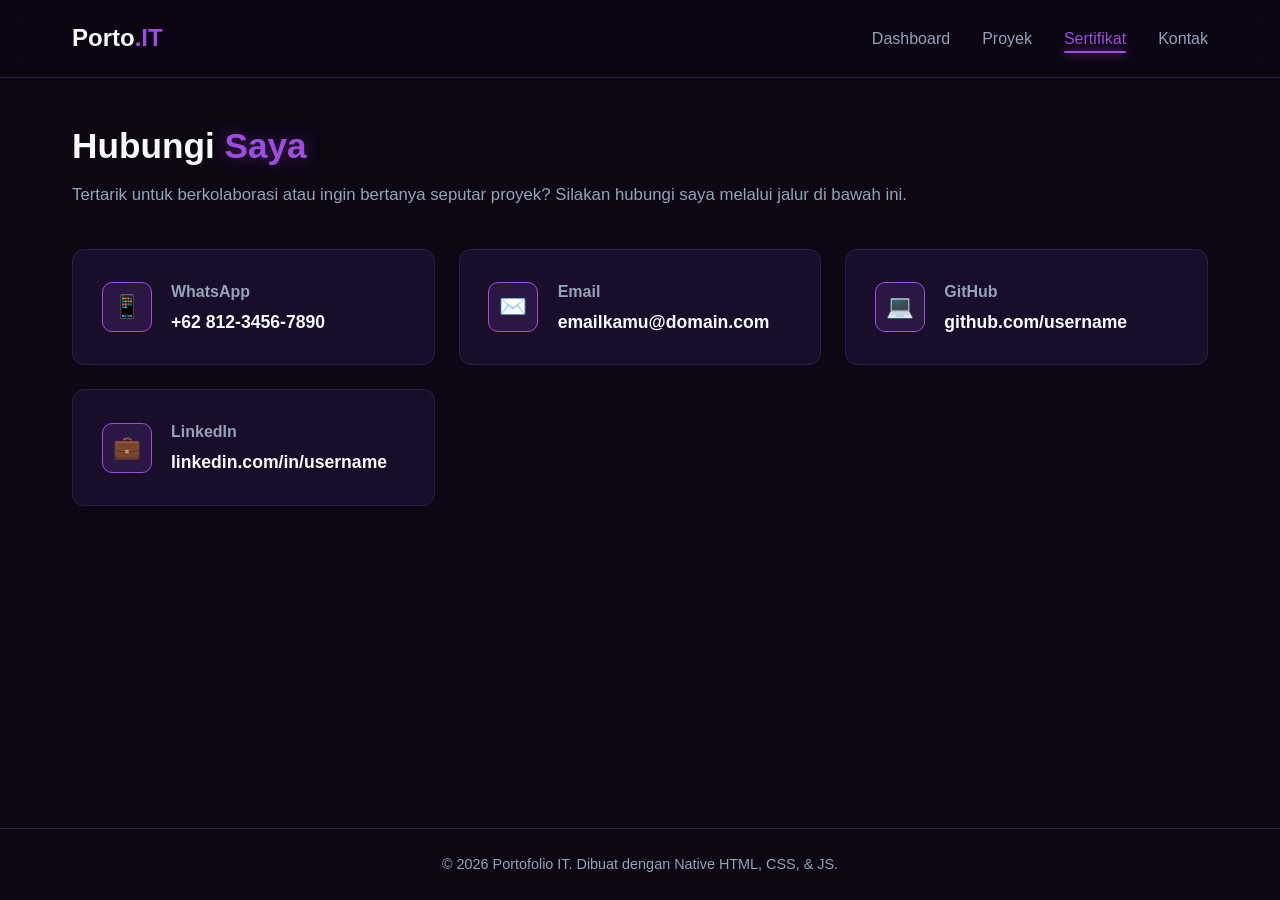
==== contak.html @ 2219c7a8 "portovolio v2" ====
<!DOCTYPE html>
<html lang="id">
<head>
  <meta charset="UTF-8">
  <meta name="viewport" content="width=device-width, initial-scale=1.0">
  <title>Portofolio IT - Kontak</title>
  <link rel="stylesheet" href="css/style.css">
  <link rel="stylesheet" href="css/contak.css">
</head>
<body>

  <!-- HEADER / NAVBAR -->
  <header>
    <nav class="navbar">
      <a href="index.html" class="logo">Porto<span>.IT</span></a>
      <ul class="nav-links">
               <li><a href="index.html">Dashboard</a></li>
        <li><a href="projects.html">Proyek</a></li>
        <li><a href="sertif.html" class="active">Sertifikat</a></li>
        <li><a href="contak.html">Kontak</a></li>
      </ul>
    </nav>
  </header>

  <!-- MAIN CONTENT -->
  <main>
    <div class="contact-header">
      <h1>Hubungi <span>Saya</span></h1>
      <p>Tertarik untuk berkolaborasi atau ingin bertanya seputar proyek? Silakan hubungi saya melalui jalur di bawah ini.</p>
    </div>

    <div class="contact-container">
      <!-- WhatsApp -->
      <a href="https://wa.me/6281234567890" target="_blank" class="contact-card">
        <div class="contact-icon-box">📱</div>
        <div class="contact-info">
          <h3>WhatsApp</h3>
          <p>+62 812-3456-7890</p>
        </div>
      </a>

      <!-- Email -->
      <a href="mailto:emailkamu@domain.com" class="contact-card">
        <div class="contact-icon-box">✉️</div>
        <div class="contact-info">
          <h3>Email</h3>
          <p>emailkamu@domain.com</p>
        </div>
      </a>

      <!-- GitHub -->
      <a href="https://github.com/username" target="_blank" class="contact-card">
        <div class="contact-icon-box">💻</div>
        <div class="contact-info">
          <h3>GitHub</h3>
          <p>github.com/username</p>
        </div>
      </a>

      <!-- LinkedIn -->
      <a href="https://linkedin.com/in/username" target="_blank" class="contact-card">
        <div class="contact-icon-box">💼</div>
        <div class="contact-info">
          <h3>LinkedIn</h3>
          <p>linkedin.com/in/username</p>
        </div>
      </a>
    </div>
  </main>

  <!-- FOOTER -->
  <footer>
    <p>&copy; 2026 Portofolio IT. Dibuat dengan Native HTML, CSS, & JS.</p>
  </footer>

  <script src="js/main.js"></script>
</body>
</html>
---- css/style.css ----
/* =========================================================
   STYLE GLOBAL & THEME (DARK PURPLE)
   ========================================================= */

:root {
  --bg-dark: #0d0714;         /* Dark Purple Sangat Gelap */
  --bg-card: #180e29;         /* Purple Container */
  --bg-card-hover: #23153c;   /* Card Hover State */
  --primary-purple: #9d4edd;  /* Accent Purple Neon */
  --primary-glow: rgba(157, 78, 221, 0.4);
  --accent-cyan: #06b6d4;     /* Secondary Accent */
  --text-main: #f8fafc;       /* Teks Utama White */
  --text-muted: #94a3b8;      /* Teks Muted/Gray */
  --border-color: #2e1d4a;    /* Border Subtle Purple */
  --font-family: 'Segoe UI', Tahoma, Geneva, Verdana, sans-serif;
}

* {
  margin: 0;
  padding: 0;
  box-sizing: border-box;
  font-family: var(--font-family);
}

body {
  background-color: var(--bg-dark);
  color: var(--text-main);
  min-height: 100vh;
  display: flex;
  flex-direction: column;
  line-height: 1.6;
}

/* NAVBAR */
header {
  position: sticky;
  top: 0;
  z-index: 1000;
  background: rgba(13, 7, 20, 0.85);
  backdrop-filter: blur(12px);
  border-bottom: 1px solid var(--border-color);
}

.navbar {
  max-width: 1200px;
  margin: 0 auto;
  padding: 1.2rem 2rem;
  display: flex;
  justify-content: space-between;
  align-items: center;
}

.logo {
  font-size: 1.5rem;
  font-weight: 700;
  color: var(--text-main);
  text-decoration: none;
}

.logo span {
  color: var(--primary-purple);
}

.nav-links {
  display: flex;
  list-style: none;
  gap: 2rem;
}

.nav-links a {
  color: var(--text-muted);
  text-decoration: none;
  font-weight: 500;
  transition: all 0.3s ease;
  position: relative;
}

.nav-links a:hover,
.nav-links a.active {
  color: var(--primary-purple);
}

.nav-links a.active::after {
  content: '';
  position: absolute;
  bottom: -6px;
  left: 0;
  width: 100%;
  height: 2px;
  background-color: var(--primary-purple);
  box-shadow: 0 0 8px var(--primary-purple);
  border-radius: 2px;
}

/* CONTAINER UTAMA */
main {
  flex: 1;
  max-width: 1200px;
  width: 100%;
  margin: 0 auto;
  padding: 2.5rem 2rem;
}

/* FOOTER */
footer {
  border-top: 1px solid var(--border-color);
  text-align: center;
  padding: 1.5rem;
  color: var(--text-muted);
  font-size: 0.9rem;
  background-color: var(--bg-dark);
}

/* RESPONSIVE NAVBAR */
@media (max-width: 768px) {
  .navbar {
    flex-direction: column;
    gap: 1rem;
  }
  .nav-links {
    gap: 1rem;
    font-size: 0.95rem;
  }
}
---- css/contak.css ----
/* =========================================================
   CONTACT PAGE STYLES
   ========================================================= */

.contact-header {
  margin-bottom: 2.5rem;
}

.contact-header h1 {
  font-size: 2.2rem;
  margin-bottom: 0.5rem;
}

.contact-header h1 span {
  color: var(--primary-purple);
  text-shadow: 0 0 15px var(--primary-glow);
}

.contact-header p {
  color: var(--text-muted);
  font-size: 1.05rem;
}

.contact-container {
  display: grid;
  grid-template-columns: repeat(auto-fit, minmax(280px, 1fr));
  gap: 1.5rem;
}

.contact-card {
  background: var(--bg-card);
  border: 1px solid var(--border-color);
  padding: 1.8rem;
  border-radius: 12px;
  display: flex;
  align-items: center;
  gap: 1.2rem;
  text-decoration: none;
  color: var(--text-main);
  transition: all 0.3s ease;
}

.contact-card:hover {
  transform: translateY(-5px);
  border-color: var(--primary-purple);
  box-shadow: 0 8px 20px rgba(157, 78, 221, 0.15);
  background: var(--bg-card-hover);
}

.contact-icon-box {
  width: 50px;
  height: 50px;
  background: rgba(157, 78, 221, 0.15);
  border: 1px solid var(--primary-purple);
  border-radius: 10px;
  display: flex;
  align-items: center;
  justify-content: center;
  font-size: 1.4rem;
  flex-shrink: 0;
}

.contact-info h3 {
  font-size: 1rem;
  color: var(--text-muted);
  margin-bottom: 0.2rem;
}

.contact-info p {
  font-size: 1.1rem;
  font-weight: 600;
  color: var(--text-main);
}
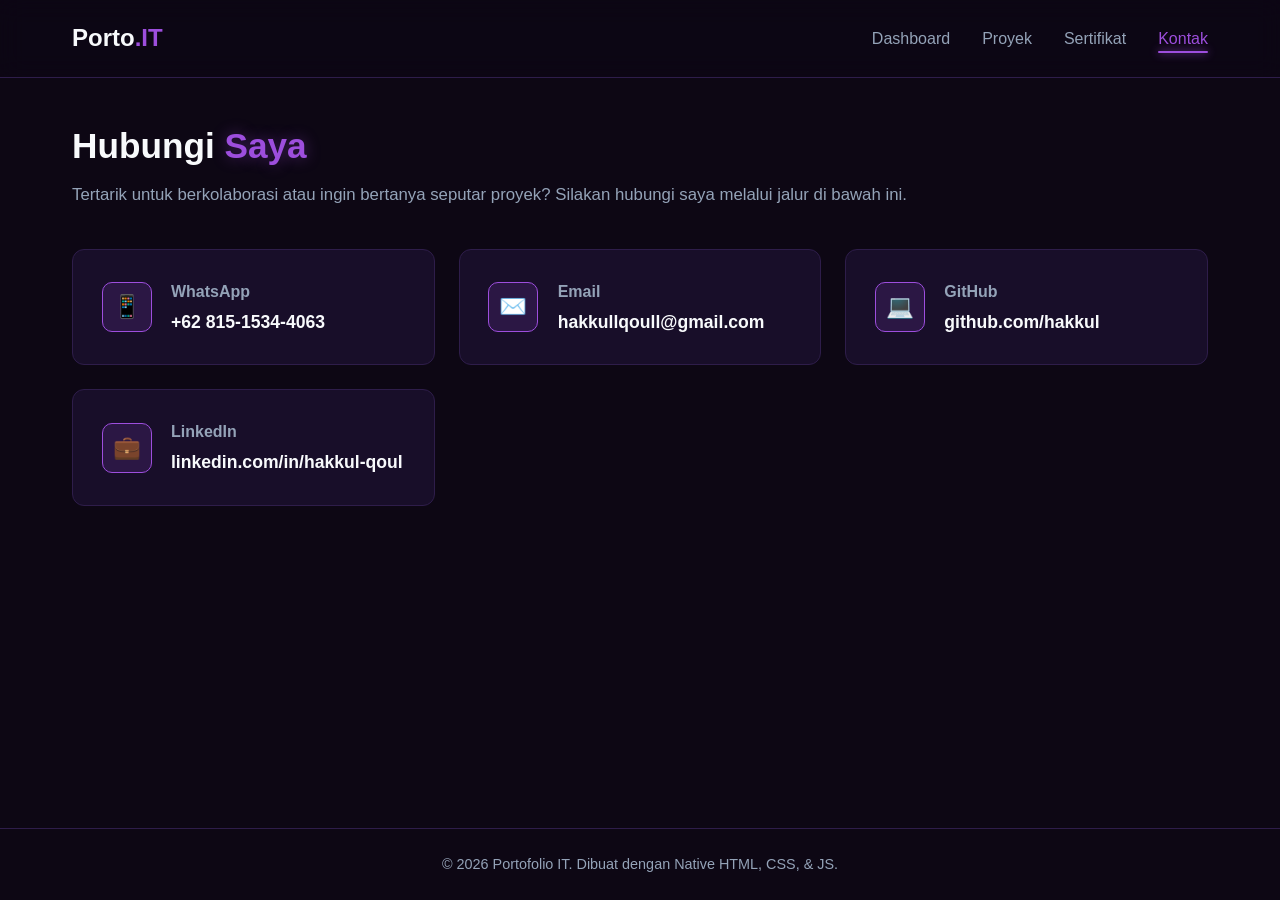
==== commit b793de08: "add information in contack" ====
--- a/contak.html
+++ b/contak.html
@@ -6,6 +6,7 @@
   <title>Portofolio IT - Kontak</title>
   <link rel="stylesheet" href="css/style.css">
   <link rel="stylesheet" href="css/contak.css">
+  <link rel="shortcut icon" href="assets/favicon/contal.png" type="image/x-icon">
 </head>
 <body>
 
@@ -14,10 +15,10 @@
     <nav class="navbar">
       <a href="index.html" class="logo">Porto<span>.IT</span></a>
       <ul class="nav-links">
-               <li><a href="index.html">Dashboard</a></li>
+        <li><a href="index.html">Dashboard</a></li>
         <li><a href="projects.html">Proyek</a></li>
-        <li><a href="sertif.html" class="active">Sertifikat</a></li>
-        <li><a href="contak.html">Kontak</a></li>
+        <li><a href="sertif.html">Sertifikat</a></li>
+        <li><a href="contak.html" class="active">Kontak</a></li>
       </ul>
     </nav>
   </header>
@@ -31,38 +32,38 @@
 
     <div class="contact-container">
       <!-- WhatsApp -->
-      <a href="https://wa.me/6281234567890" target="_blank" class="contact-card">
+      <a href="https://wa.me/6281515344063" target="_blank" class="contact-card">
         <div class="contact-icon-box">📱</div>
         <div class="contact-info">
           <h3>WhatsApp</h3>
-          <p>+62 812-3456-7890</p>
+          <p>+62 815-1534-4063</p>
         </div>
       </a>
 
       <!-- Email -->
-      <a href="mailto:emailkamu@domain.com" class="contact-card">
+      <a href="mailto:hakkullqoull@gmail.com" class="contact-card">
         <div class="contact-icon-box">✉️</div>
         <div class="contact-info">
           <h3>Email</h3>
-          <p>emailkamu@domain.com</p>
+          <p>hakkullqoull@gmail.com</p>
         </div>
       </a>
 
       <!-- GitHub -->
-      <a href="https://github.com/username" target="_blank" class="contact-card">
+      <a href="https://github.com/Hakkul" target="_blank" class="contact-card">
         <div class="contact-icon-box">💻</div>
         <div class="contact-info">
           <h3>GitHub</h3>
-          <p>github.com/username</p>
+          <p>github.com/hakkul</p>
         </div>
       </a>
 
       <!-- LinkedIn -->
-      <a href="https://linkedin.com/in/username" target="_blank" class="contact-card">
+      <a href="www.linkedin.com/in/hakkull-qoull-672b86414" target="_blank" class="contact-card">
         <div class="contact-icon-box">💼</div>
         <div class="contact-info">
           <h3>LinkedIn</h3>
-          <p>linkedin.com/in/username</p>
+          <p>linkedin.com/in/hakkul-qoul</p>
         </div>
       </a>
     </div>
@@ -70,7 +71,7 @@
 
   <!-- FOOTER -->
   <footer>
-    <p>&copy; 2026 Portofolio IT. Dibuat dengan Native HTML, CSS, & JS.</p>
+    <p>&copy; 2026 Portofolio IT. Dibuat dengan Native HTML, CSS, &amp; JS.</p>
   </footer>
 
   <script src="js/main.js"></script>
